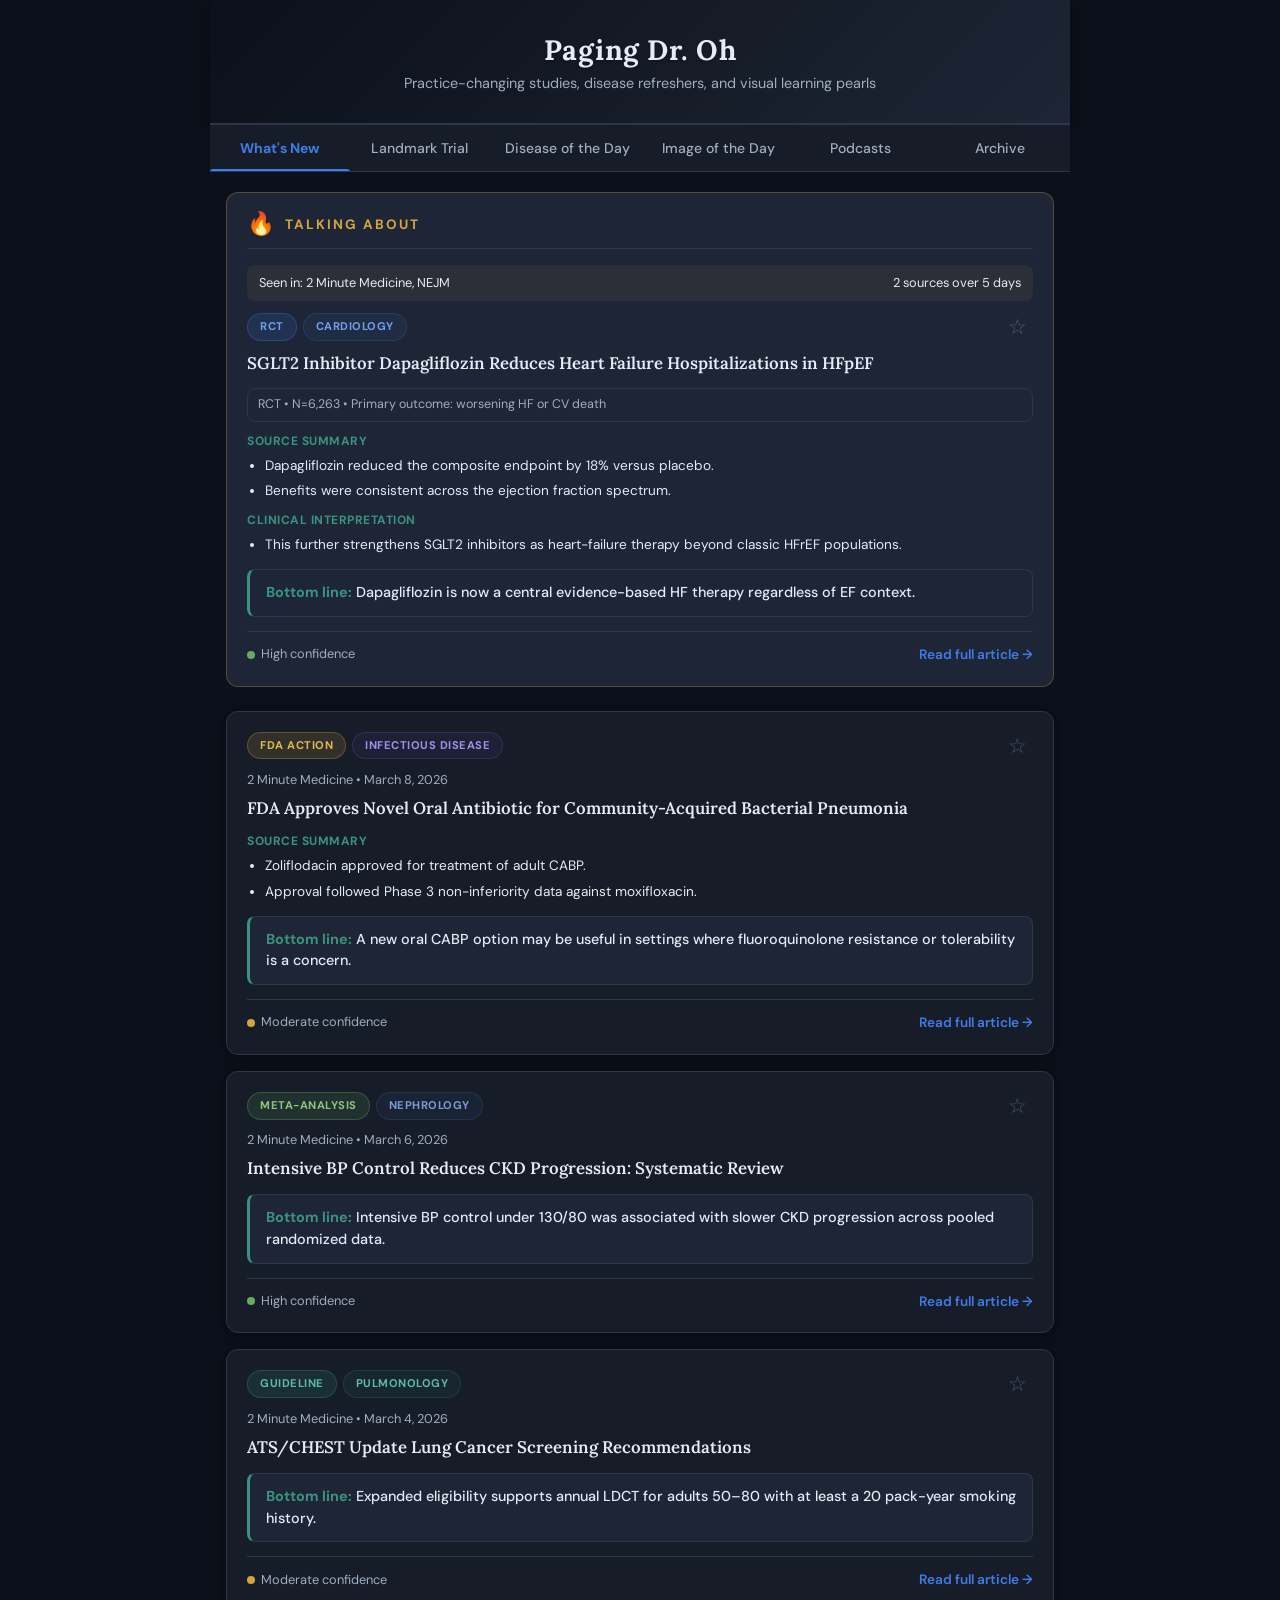
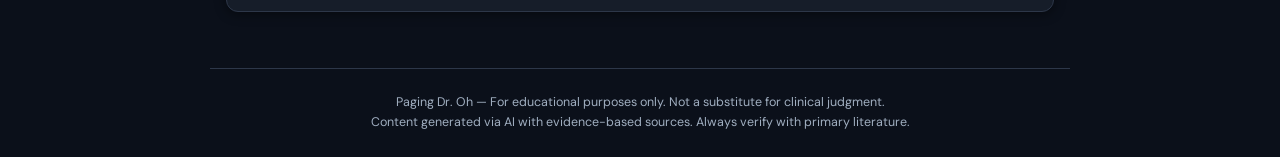
==== mockup.html @ 192f9042 "Add LITFL image cases, dark theme CSS, and workflow conflict fix - Add 4 LITFL case types (ECG, CXR," ====
<!DOCTYPE html>
<html lang="en">
<head>
  <meta charset="UTF-8" />
  <meta name="viewport" content="width=device-width, initial-scale=1.0" />
  <title>Paging Dr. Oh — Mockup</title>
  <link rel="preconnect" href="https://fonts.googleapis.com" />
  <link rel="preconnect" href="https://fonts.gstatic.com" crossorigin />
  <link href="https://fonts.googleapis.com/css2?family=Lora:wght@400;600;700&family=DM+Sans:wght@400;500;700&display=swap" rel="stylesheet" />

  <link rel="stylesheet" href="styles.css?v=2">
  <!-- Styles live in styles.css — edit that file to change the appearance -->
</head>
<body>
  <header class="site-header">
    <h1>Paging Dr. Oh</h1>
    <div class="tagline">Practice-changing studies, disease refreshers, and visual learning pearls</div>
  </header>

  <nav class="tab-nav">
    <button class="tab-btn active" data-tab="whatsnew" onclick="switchTab('whatsnew')">What's New</button>
    <button class="tab-btn" data-tab="landmark" onclick="switchTab('landmark')">Landmark Trial</button>
    <button class="tab-btn" data-tab="disease" onclick="switchTab('disease')">Disease of the Day</button>
    <button class="tab-btn" data-tab="imageofday" onclick="switchTab('imageofday')">Image of the Day</button>
    <button class="tab-btn" data-tab="podcasts" onclick="switchTab('podcasts')">Podcasts</button>
    <button class="tab-btn" data-tab="archive" onclick="switchTab('archive')">Archive</button>
  </nav>

  <main>
    <section id="whatsnew" class="tab-content active">
      <div class="trending-section">
        <div class="trending-header">
          <span class="trending-icon">🔥</span>
          <h3>TALKING ABOUT</h3>
        </div>

        <div class="trending-meta">
          <span>Seen in: 2 Minute Medicine, NEJM</span>
          <span>2 sources over 5 days</span>
        </div>

        <div class="talking-card">
          <div class="wn-card-header">
            <div class="wn-tags">
              <span class="pill pill-rct">RCT</span>
              <span class="pill pill-cardiology">Cardiology</span>
            </div>
            <div class="card-actions">
              <button class="action-btn star" data-id="wn-sglt2-hfpef" title="Star this study">☆</button>
            </div>
          </div>

          <p class="wn-title">SGLT2 Inhibitor Dapagliflozin Reduces Heart Failure Hospitalizations in HFpEF</p>
          <div class="wn-study-meta">RCT • N=6,263 • Primary outcome: worsening HF or CV death</div>

          <p class="wn-section-label">Source Summary</p>
          <ul class="wn-bullets">
            <li>Dapagliflozin reduced the composite endpoint by 18% versus placebo.</li>
            <li>Benefits were consistent across the ejection fraction spectrum.</li>
          </ul>

          <p class="wn-section-label">Clinical Interpretation</p>
          <ul class="wn-bullets">
            <li>This further strengthens SGLT2 inhibitors as heart-failure therapy beyond classic HFrEF populations.</li>
          </ul>

          <div class="wn-bottom-line">
            <strong>Bottom line:</strong> Dapagliflozin is now a central evidence-based HF therapy regardless of EF context.
          </div>

          <div class="wn-footer">
            <span class="confidence confidence-high"><span class="confidence-dot"></span> High confidence</span>
            <a href="#" class="source-link">Read full article →</a>
          </div>
        </div>
      </div>

      <div class="wn-card">
        <div class="wn-card-header">
          <div class="wn-tags">
            <span class="pill pill-fda">FDA Action</span>
            <span class="pill pill-id">Infectious Disease</span>
          </div>
          <div class="card-actions">
            <button class="action-btn star" data-id="wn-fda-oral-abx" title="Star this study">☆</button>
          </div>
        </div>

        <p class="wn-source">2 Minute Medicine • March 8, 2026</p>
        <p class="wn-title">FDA Approves Novel Oral Antibiotic for Community-Acquired Bacterial Pneumonia</p>

        <p class="wn-section-label">Source Summary</p>
        <ul class="wn-bullets">
          <li>Zoliflodacin approved for treatment of adult CABP.</li>
          <li>Approval followed Phase 3 non-inferiority data against moxifloxacin.</li>
        </ul>

        <div class="wn-bottom-line">
          <strong>Bottom line:</strong> A new oral CABP option may be useful in settings where fluoroquinolone resistance or tolerability is a concern.
        </div>

        <div class="wn-footer">
          <span class="confidence confidence-moderate"><span class="confidence-dot"></span> Moderate confidence</span>
          <a href="#" class="source-link">Read full article →</a>
        </div>
      </div>

      <div class="wn-card">
        <div class="wn-card-header">
          <div class="wn-tags">
            <span class="pill pill-meta">Meta-Analysis</span>
            <span class="pill pill-nephrology">Nephrology</span>
          </div>
          <div class="card-actions">
            <button class="action-btn star" data-id="wn-bp-ckd" title="Star this study">☆</button>
          </div>
        </div>

        <p class="wn-source">2 Minute Medicine • March 6, 2026</p>
        <p class="wn-title">Intensive BP Control Reduces CKD Progression: Systematic Review</p>

        <div class="wn-bottom-line">
          <strong>Bottom line:</strong> Intensive BP control under 130/80 was associated with slower CKD progression across pooled randomized data.
        </div>

        <div class="wn-footer">
          <span class="confidence confidence-high"><span class="confidence-dot"></span> High confidence</span>
          <a href="#" class="source-link">Read full article →</a>
        </div>
      </div>

      <div class="wn-card">
        <div class="wn-card-header">
          <div class="wn-tags">
            <span class="pill pill-guideline">Guideline</span>
            <span class="pill pill-pulmonology">Pulmonology</span>
          </div>
          <div class="card-actions">
            <button class="action-btn star" data-id="wn-ats-lung-screen" title="Star this study">☆</button>
          </div>
        </div>

        <p class="wn-source">2 Minute Medicine • March 4, 2026</p>
        <p class="wn-title">ATS/CHEST Update Lung Cancer Screening Recommendations</p>

        <div class="wn-bottom-line">
          <strong>Bottom line:</strong> Expanded eligibility supports annual LDCT for adults 50–80 with at least a 20 pack-year smoking history.
        </div>

        <div class="wn-footer">
          <span class="confidence confidence-moderate"><span class="confidence-dot"></span> Moderate confidence</span>
          <a href="#" class="source-link">Read full article →</a>
        </div>
      </div>
    </section>

    <section id="landmark" class="tab-content">
      <div class="landmark-card">
        <div class="meta-pills">
          <span class="pill pill-landmark">Landmark RCT</span>
          <span class="pill pill-cardiology">Cardiology</span>
        </div>

        <div class="landmark-header">
          <h3 class="landmark-title">PARADIGM-HF Trial</h3>
          <button class="action-btn star" data-id="paradigm-hf-trial" title="Star this study">☆</button>
        </div>

        <div class="card-meta">McMurray et al. • NEJM 2014 • N=8,442</div>

        <div class="bottom-line">
          <strong>Bottom line:</strong> Sacubitril/valsartan outperformed enalapril and reset first-line HFrEF therapy.
        </div>

        <div class="landmark-section">
          <h4>Clinical Question</h4>
          <p>Does sacubitril/valsartan reduce cardiovascular death and heart failure hospitalization compared with enalapril in HFrEF?</p>
        </div>

        <div class="landmark-section">
          <h4>Study Design</h4>
          <p>Multicenter randomized controlled trial in symptomatic HFrEF, with 8,442 participants and reduced LVEF eligibility criteria.</p>
        </div>

        <div class="landmark-section">
          <h4>Key Findings</h4>
          <p>The primary composite endpoint was reduced by about 20%, and the trial was stopped early for benefit.</p>
        </div>

        <div class="landmark-section">
          <h4>Practice Impact</h4>
          <p>ARNI therapy displaced ACE inhibitor monotherapy as a foundational component of guideline-directed therapy in HFrEF.</p>
        </div>

        <a href="#" class="statpearls-link">Read on WikiJournalClub →</a>
      </div>
    </section>

    <section id="disease" class="tab-content">
      <div class="disease-header">
        <div class="meta-pills">
          <span class="pill pill-cardiology">Cardiology</span>
          <span class="pill pill-core">Core Topic</span>
        </div>
        <h2>Acute Decompensated Heart Failure</h2>
        <div class="verified-date">Last reviewed: March 10, 2026</div>
      </div>

      <div class="accordion open">
        <div class="accordion-header" onclick="toggleAccordion(this)">
          <h3>Overview</h3>
          <div class="accordion-toggle">+</div>
        </div>
        <div class="accordion-body">
          <div class="accordion-content">
            <div class="card-kicker">Clinical frame</div>
            <p>ADHF is a rapid or gradual worsening of heart failure symptoms requiring urgent therapy or hospitalization.</p>
          </div>
        </div>
      </div>

      <div class="accordion">
        <div class="accordion-header" onclick="toggleAccordion(this)">
          <h3>Presentation</h3>
          <div class="accordion-toggle">+</div>
        </div>
        <div class="accordion-body">
          <div class="accordion-content">
            <div class="card-kicker">Typical features</div>
            <p>Dyspnea, orthopnea, edema, elevated JVP, pulmonary edema, fatigue, and weight gain are common bedside clues.</p>
          </div>
        </div>
      </div>

      <div class="accordion">
        <div class="accordion-header" onclick="toggleAccordion(this)">
          <h3>Diagnosis</h3>
          <div class="accordion-toggle">+</div>
        </div>
        <div class="accordion-body">
          <div class="accordion-content">
            <div class="card-kicker">Workup</div>
            <p>Clinical congestion plus BNP or NT-proBNP, chest imaging, ECG, troponin, renal function, echocardiography, and search for precipitant.</p>
          </div>
        </div>
      </div>

      <div class="accordion">
        <div class="accordion-header" onclick="toggleAccordion(this)">
          <h3>Management</h3>
          <div class="accordion-toggle">+</div>
        </div>
        <div class="accordion-body">
          <div class="accordion-content">
            <div class="card-kicker">Immediate priorities</div>
            <p>IV loop diuretics, oxygen as needed, vasodilators when appropriate, treatment of precipitant, and early optimization of GDMT before discharge.</p>
          </div>
        </div>
      </div>

      <div class="calculator-card">
        <div class="meta-pills">
          <span class="pill pill-meta">Calculator</span>
          <span class="pill pill-cardiology">Functional Status</span>
        </div>
        <h4>NYHA Functional Classification</h4>
        <div class="calc-option"><input type="checkbox" id="c1" /><label for="c1">No limitation of physical activity (Class I)</label></div>
        <div class="calc-option"><input type="checkbox" id="c2" /><label for="c2">Slight limitation; comfortable at rest (Class II)</label></div>
        <div class="calc-option"><input type="checkbox" id="c3" /><label for="c3">Marked limitation; comfortable only at rest (Class III)</label></div>
        <div class="calc-option"><input type="checkbox" id="c4" /><label for="c4">Symptoms at rest (Class IV)</label></div>
        <div class="score-result">
          <span class="score-label">NYHA Class</span>
          <span class="score-value">II</span>
        </div>
      </div>

      <div class="guidelines-box">
        <div class="meta-pills">
          <span class="pill pill-guideline">Guideline</span>
          <span class="pill pill-cardiology">Heart Failure</span>
        </div>
        <h4>Related Guidelines</h4>
        <div class="guideline-item">
          <div>
            <div class="guideline-name">2022 AHA/ACC/HFSA Heart Failure Guideline</div>
            <div class="guideline-meta">AHA/ACC • 2022</div>
          </div>
          <a href="#" class="guideline-link">View →</a>
        </div>
        <div class="guideline-item">
          <div>
            <div class="guideline-name">ESC 2023 Focused Update on Heart Failure</div>
            <div class="guideline-meta">ESC • 2023</div>
          </div>
          <a href="#" class="guideline-link">View →</a>
        </div>
      </div>

      <div class="references">
        <div class="meta-pills">
          <span class="pill pill-meta">References</span>
          <span class="pill pill-cardiology">Primary Literature</span>
        </div>
        <h4>References</h4>
        <ol>
          <li>Heidenreich PA, et al. 2022 AHA/ACC/HFSA Guideline. Circulation. 2022;145(18):e895-e1032.</li>
          <li>Virani SS, et al. Heart Disease and Stroke Statistics. Circulation. 2021;143(8):e254-e743.</li>
        </ol>
      </div>

      <div class="statpearls-wrap" style="margin-top:24px;">
        <a href="#" class="statpearls-link">Read on StatPearls →</a>
      </div>

      <div class="randomize-wrap">
        <button class="btn btn-primary">🎲 Randomize Disease</button>
      </div>
    </section>

    <section id="imageofday" class="tab-content">
      <h3 class="section-title" style="margin-top:0;">Image of the Day</h3>
      <p style="color:var(--text-muted,var(--gray)); font-size:0.85rem; margin-bottom:16px;">Visual cases from <a href="https://jddonline.com" target="_blank" rel="noopener">JDD Atlas</a> and <a href="https://litfl.com" target="_blank" rel="noopener">LITFL</a> &mdash; test your interpretation skills</p>

      <!-- JDD Derm Image -->
      <div class="wn-card">
        <div class="wn-card-header">
          <div class="wn-tags">
            <span class="pill pill-image">Derm Image</span>
            <span class="pill pill-specialty">Dermatology</span>
          </div>
          <div class="card-actions">
            <button class="action-btn star" title="Star" data-id="img-jdd-erythema-nodosum">&#9734;</button>
          </div>
        </div>
        <div class="wn-source">JDD Atlas &bull; March 11, 2026</div>
        <div class="wn-title">Erythema Nodosum</div>
        <div class="wn-study-meta">Tender erythematous subcutaneous nodules on the anterior shins, often representing a hypersensitivity pattern rather than a primary isolated skin disease.</div>
        <div class="image-card-img" style="background:var(--surface-alt); height:160px; display:flex; align-items:center; justify-content:center; color:var(--text-muted); border-radius:var(--radius-sm); margin-bottom:14px; border:1px solid var(--border);">Clinical image placeholder</div>
        <div class="wn-bottom-line">
          <strong>Visual Diagnosis:</strong> Study the images above and consider the clinical description. What is your diagnosis?
        </div>
        <div class="wn-footer">
          <div class="confidence confidence-high">
            <span class="confidence-dot"></span>
            High-yield visual
          </div>
          <div class="wn-links">
            <a href="#" class="source-link" target="_blank" rel="noopener">View on JDD Atlas &#8594;</a>
          </div>
        </div>
      </div>

      <!-- ECG Case -->
      <div class="wn-card">
        <div class="wn-card-header">
          <div class="wn-tags">
            <span class="pill pill-image">ECG Case</span>
            <span class="pill pill-specialty">Cardiology</span>
          </div>
          <div class="card-actions">
            <button class="action-btn star" title="Star" data-id="img-ecg-042">&#9734;</button>
          </div>
        </div>
        <div class="wn-source">LITFL &bull; March 11, 2026</div>
        <div class="wn-title">ECG of the Day</div>
        <div class="wn-study-meta">A 65-year-old man presents to the emergency department with acute onset chest pain radiating to his left arm. He has a history of hypertension and type 2 diabetes. The following ECG is obtained on arrival.</div>
        <div class="image-card-img" style="background:var(--surface-alt); height:120px; display:flex; align-items:center; justify-content:center; color:var(--text-muted); border-radius:var(--radius-sm); margin-bottom:14px; border:1px solid var(--border);">ECG image placeholder</div>
        <div class="wn-section-label">Key Questions</div>
        <ul class="wn-bullets">
          <li>What is the rate and rhythm?</li>
          <li>Are there ST-segment or T-wave changes?</li>
          <li>What is the axis?</li>
          <li>What is your interpretation?</li>
        </ul>
        <div class="wn-bottom-line">
          <strong>Challenge:</strong> Can you identify the diagnosis? Click &ldquo;View on LITFL&rdquo; for the answer.
        </div>
        <div class="wn-footer">
          <div class="confidence confidence-moderate">
            <span class="confidence-dot"></span>
            Self-Assessment
          </div>
          <div class="wn-links">
            <a href="#" class="source-link" target="_blank" rel="noopener">View on LITFL &#8594;</a>
          </div>
        </div>
      </div>

      <!-- CXR Case -->
      <div class="wn-card">
        <div class="wn-card-header">
          <div class="wn-tags">
            <span class="pill pill-image">CXR Case</span>
            <span class="pill pill-specialty">Radiology</span>
          </div>
          <div class="card-actions">
            <button class="action-btn star" title="Star" data-id="img-cxr-015">&#9734;</button>
          </div>
        </div>
        <div class="wn-source">LITFL &bull; March 11, 2026</div>
        <div class="wn-title">CXR of the Day</div>
        <div class="wn-study-meta">A 45-year-old woman presents with progressive shortness of breath over three weeks. She has no significant past medical history. A PA chest radiograph is obtained.</div>
        <div class="image-card-img" style="background:var(--surface-alt); height:120px; display:flex; align-items:center; justify-content:center; color:var(--text-muted); border-radius:var(--radius-sm); margin-bottom:14px; border:1px solid var(--border);">CXR image placeholder</div>
        <div class="wn-section-label">Key Questions</div>
        <ul class="wn-bullets">
          <li>What are the key findings?</li>
          <li>Is the mediastinum normal?</li>
          <li>Are there any opacities or effusions?</li>
          <li>What is your interpretation?</li>
        </ul>
        <div class="wn-bottom-line">
          <strong>Challenge:</strong> Can you identify the diagnosis? Click &ldquo;View on LITFL&rdquo; for the answer.
        </div>
        <div class="wn-footer">
          <div class="confidence confidence-moderate">
            <span class="confidence-dot"></span>
            Self-Assessment
          </div>
          <div class="wn-links">
            <a href="#" class="source-link" target="_blank" rel="noopener">View on LITFL &#8594;</a>
          </div>
        </div>
      </div>

      <!-- CT Case -->
      <div class="wn-card">
        <div class="wn-card-header">
          <div class="wn-tags">
            <span class="pill pill-image">CT Case</span>
            <span class="pill pill-specialty">Radiology</span>
          </div>
          <div class="card-actions">
            <button class="action-btn star" title="Star" data-id="img-ct-007">&#9734;</button>
          </div>
        </div>
        <div class="wn-source">LITFL &bull; March 11, 2026</div>
        <div class="wn-title">CT of the Day</div>
        <div class="wn-study-meta">A 72-year-old man with sudden onset abdominal pain. CT abdomen with IV contrast is performed.</div>
        <div class="image-card-img" style="background:var(--surface-alt); height:120px; display:flex; align-items:center; justify-content:center; color:var(--text-muted); border-radius:var(--radius-sm); margin-bottom:14px; border:1px solid var(--border);">CT image placeholder</div>
        <div class="wn-section-label">Key Questions</div>
        <ul class="wn-bullets">
          <li>What organ system is primarily affected?</li>
          <li>Are there any masses, fluid collections, or abnormal enhancements?</li>
          <li>What is your interpretation?</li>
        </ul>
        <div class="wn-bottom-line">
          <strong>Challenge:</strong> Can you identify the diagnosis? Click &ldquo;View on LITFL&rdquo; for the answer.
        </div>
        <div class="wn-footer">
          <div class="confidence confidence-moderate">
            <span class="confidence-dot"></span>
            Self-Assessment
          </div>
          <div class="wn-links">
            <a href="#" class="source-link" target="_blank" rel="noopener">View on LITFL &#8594;</a>
          </div>
        </div>
      </div>

      <!-- Clinical Case -->
      <div class="wn-card">
        <div class="wn-card-header">
          <div class="wn-tags">
            <span class="pill pill-image">Clinical Case</span>
            <span class="pill pill-specialty">Emergency Medicine</span>
          </div>
          <div class="card-actions">
            <button class="action-btn star" title="Star" data-id="img-clinical-marathon-runner">&#9734;</button>
          </div>
        </div>
        <div class="wn-source">LITFL &bull; March 11, 2026</div>
        <div class="wn-title">Clinical Case of the Day</div>
        <div class="wn-study-meta">A 28-year-old marathon runner presents to the ED with severe muscle pain and dark brown urine following a race in hot weather. He reports drinking minimal fluids during the event.</div>
        <div class="wn-section-label">Key Questions</div>
        <ul class="wn-bullets">
          <li>What is the most likely diagnosis?</li>
          <li>What key findings support your differential?</li>
          <li>What initial workup would you order?</li>
        </ul>
        <div class="wn-bottom-line">
          <strong>Challenge:</strong> Can you identify the diagnosis? Click &ldquo;View on LITFL&rdquo; for the answer.
        </div>
        <div class="wn-footer">
          <div class="confidence confidence-moderate">
            <span class="confidence-dot"></span>
            Self-Assessment
          </div>
          <div class="wn-links">
            <a href="#" class="source-link" target="_blank" rel="noopener">View on LITFL &#8594;</a>
          </div>
        </div>
      </div>

      <!-- NEJM Image Challenge -->
      <div class="nejm-reminder-card">
        <div class="nejm-reminder-header">
          <span class="nejm-reminder-icon">&#x1F9E0;</span>
          <h4 class="nejm-reminder-title">NEJM Image Challenge</h4>
        </div>
        <p class="nejm-reminder-text">Test your diagnostic skills with the weekly NEJM Image Challenge. A new clinical image with multiple-choice questions every week.</p>
        <a href="https://www.nejm.org/image-challenge" target="_blank" rel="noopener" class="btn btn-outline btn-sm">Take the Challenge &#8594;</a>
      </div>
    </section>

    <section id="podcasts" class="tab-content">
      <h3 class="section-title" style="margin-top:0;">Internal Medicine Podcasts</h3>
      <div class="podcast-grid">

        <div class="podcast-card">
          <div class="meta-pills">
            <span class="pill pill-podcast">Podcast</span>
            <span class="pill pill-core">5 Pearls</span>
          </div>
          <div class="podcast-card-top">
            <div class="podcast-artwork podcast-artwork-placeholder">C</div>
            <div class="podcast-card-info">
              <div class="podcast-name">Core IM</div>
              <div class="podcast-ep-title">5 Pearls on Hyponatremia</div>
              <div class="podcast-ep-date">March 4, 2026</div>
            </div>
          </div>
          <div class="podcast-ep-summary">A rapid-fire review of hyponatremia for the busy internist: from diagnosis to treatment pearls you can use on the wards today.</div>
          <div class="podcast-actions">
            <a href="#" class="source-link">Apple Podcasts →</a>
          </div>
        </div>

        <div class="podcast-card">
          <div class="meta-pills">
            <span class="pill pill-podcast">Podcast</span>
            <span class="pill pill-core">Deep Dive</span>
          </div>
          <div class="podcast-card-top">
            <div class="podcast-artwork podcast-artwork-placeholder">T</div>
            <div class="podcast-card-info">
              <div class="podcast-name">The Curbsiders</div>
              <div class="podcast-ep-title">#450 Gout Management Update</div>
              <div class="podcast-ep-date">March 1, 2026</div>
            </div>
          </div>
          <div class="podcast-ep-summary">Expert-driven deep dive into modern gout management including treat-to-target urate lowering and prophylaxis duration.</div>
          <div class="podcast-actions">
            <a href="#" class="source-link">Apple Podcasts →</a>
          </div>
        </div>

        <div class="podcast-card">
          <div class="meta-pills">
            <span class="pill pill-podcast">Podcast</span>
            <span class="pill pill-id">Clinical Reasoning</span>
          </div>
          <div class="podcast-card-top">
            <div class="podcast-artwork podcast-artwork-placeholder">C</div>
            <div class="podcast-card-info">
              <div class="podcast-name">The Clinical Problem Solvers</div>
              <div class="podcast-ep-title">Schema: Recurrent Fevers</div>
              <div class="podcast-ep-date">February 26, 2026</div>
            </div>
          </div>
          <div class="podcast-ep-summary">Exploring the diagnostic schema for recurrent fevers, walking through the differential and illness scripts.</div>
          <div class="podcast-actions">
            <a href="#" class="source-link">Apple Podcasts →</a>
          </div>
        </div>

        <div class="podcast-card">
          <div class="meta-pills">
            <span class="pill pill-podcast">Podcast</span>
            <span class="pill pill-core">Board Review</span>
          </div>
          <div class="podcast-card-top">
            <div class="podcast-artwork podcast-artwork-placeholder">H</div>
            <div class="podcast-card-info">
              <div class="podcast-name">Harrison’s PodClass</div>
              <div class="podcast-ep-title">Approach to Thrombocytopenia</div>
              <div class="podcast-ep-date">February 20, 2026</div>
            </div>
          </div>
          <div class="podcast-ep-summary">Harrison’s faculty review the systematic approach to thrombocytopenia, from production defects to increased destruction.</div>
          <div class="podcast-actions">
            <a href="#" class="source-link">Apple Podcasts →</a>
          </div>
        </div>

      </div>
    </section>

    <section id="archive" class="tab-content">
      <h3 class="section-title" style="margin-top:0;">Your Starred Items</h3>
      <p style="font-size:0.9rem; color:var(--gray); margin-bottom:20px;">
        Star any card (☆) on What's New or Landmark Trial to save it here.
        Starred items persist on this device.
      </p>

      <div id="archive-content">
        <p class="archive-empty-msg">No starred items yet. Tap ☆ on any card to save it here.</p>
      </div>

      <div class="archive-actions-bar" id="archive-actions" style="display:none; margin-top:20px;">
        <button class="archive-action-btn" id="export-btn" onclick="exportFavorites()">
          <span class="archive-action-icon">📋</span>
          Copy to Clipboard
        </button>
        <button class="archive-action-btn archive-action-btn-danger" onclick="clearAllStarred()">
          <span class="archive-action-icon">✕</span>
          Clear All
        </button>
      </div>
    </section>
  </main>

  <footer class="site-footer">
    <p>Paging Dr. Oh — For educational purposes only. Not a substitute for clinical judgment.</p>
    <p>Content generated via AI with evidence-based sources. Always verify with primary literature.</p>
  </footer>

  <script>
    function switchTab(tabId) {
      document.querySelectorAll('.tab-btn').forEach(btn => {
        btn.classList.toggle('active', btn.getAttribute('data-tab') === tabId);
      });

      document.querySelectorAll('.tab-content').forEach(section => {
        section.classList.toggle('active', section.id === tabId);
      });

      window.scrollTo({ top: 0, behavior: 'smooth' });
    }

    function toggleAccordion(headerEl) {
      const accordion = headerEl.parentElement;
      accordion.classList.toggle('open');
    }

    /* ===== STARRED ITEMS (localStorage) ===== */
    var PDR_STARRED_KEY = 'pdr-starred-v2';

    function getStarred() {
      try { return JSON.parse(localStorage.getItem(PDR_STARRED_KEY) || '{}'); }
      catch(e) { return {}; }
    }

    function saveStarred(starred) {
      try { localStorage.setItem(PDR_STARRED_KEY, JSON.stringify(starred)); } catch(e) {}
    }

    document.querySelectorAll('.action-btn.star').forEach(function(btn) {
      btn.addEventListener('click', function(e) {
        e.stopPropagation();
        var id = btn.getAttribute('data-id');
        var starred = getStarred();

        if (btn.classList.contains('active')) {
          btn.classList.remove('active');
          btn.innerHTML = '☆';
          delete starred[id];
        } else {
          btn.classList.add('active');
          btn.innerHTML = '★';
          var card = btn.closest('.wn-card, .talking-card, .landmark-card');
          var title = id, source = '', typeLabel = '', bottomLine = '', sourceUrl = '';
          if (card) {
            var titleEl = card.querySelector('.wn-title, .landmark-title');
            if (titleEl) title = titleEl.textContent.trim();
            var sourceEl = card.querySelector('.wn-source, .card-meta');
            if (sourceEl) source = sourceEl.textContent.trim();
            var pills = card.querySelectorAll('.pill');
            if (pills.length > 0) typeLabel = pills[0].textContent.trim();
            var blEl = card.querySelector('.wn-bottom-line, .bottom-line');
            if (blEl) bottomLine = blEl.textContent.replace('Bottom line:', '').replace('Bottom Line:', '').trim();
            var linkEl = card.querySelector('.source-link, .statpearls-link');
            if (linkEl) sourceUrl = linkEl.href;
          }
          var landmarkSections = [];
          if (card && card.classList.contains('landmark-card')) {
            card.querySelectorAll('.landmark-section').forEach(function(sec) {
              var h = sec.querySelector('h4');
              var p = sec.querySelector('p');
              if (h && p) landmarkSections.push({ heading: h.textContent.trim(), text: p.textContent.trim() });
            });
          }
          starred[id] = {
            id: id, title: title, source: source,
            typeLabel: typeLabel, bottomLine: bottomLine,
            sourceUrl: sourceUrl,
            landmarkSections: landmarkSections.length > 0 ? landmarkSections : undefined,
            cardType: card && card.classList.contains('landmark-card') ? 'landmark' : 'whats_new',
            starredAt: new Date().toISOString().split('T')[0]
          };
        }

        saveStarred(starred);
        renderArchive();
      });
    });

    function renderArchive() {
      var container = document.getElementById('archive-content');
      var actionsBar = document.getElementById('archive-actions');
      if (!container) return;
      var starred = getStarred();
      var ids = Object.keys(starred);
      if (ids.length === 0) {
        container.innerHTML = '<p class="archive-empty-msg">No starred items yet. Tap ☆ on any card to save it here.</p>';
        if (actionsBar) actionsBar.style.display = 'none';
        return;
      }
      if (actionsBar) actionsBar.style.display = '';
      ids.sort(function(a, b) { return (starred[b].starredAt||'').localeCompare(starred[a].starredAt||''); });
      var html = '';
      ids.forEach(function(id) {
        var item = starred[id];
        var typeClass = item.cardType === 'landmark' ? 'pill-landmark' : 'pill-saved';
        var specClass = 'pill-cardiology'; // default for mockup
        html += '<div class="archive-card">';
        html += '<div class="archive-card-top">';
        html += '<div class="meta-pills" style="margin-bottom:0;"><span class="pill ' + typeClass + '">' + (item.cardType === 'landmark' ? 'Landmark' : 'Saved') + '</span>';
        if (item.typeLabel) html += '<span class="pill ' + specClass + '">' + item.typeLabel + '</span>';
        html += '</div>';
        html += '<button class="action-btn btn-remove-fav" data-id="' + id + '" onclick="removeStarred(\'' + id + '\')" title="Remove">✕</button>';
        html += '</div>';
        html += '<h4>' + (item.title || id) + '</h4>';
        html += '<div class="archive-card-meta">' + (item.source || '') + ' • Starred ' + (item.starredAt || '') + '</div>';
        if (item.bottomLine) {
          html += '<div class="wn-bottom-line"><strong>Bottom line:</strong> ' + item.bottomLine + '</div>';
        }
        if (item.landmarkSections && item.landmarkSections.length > 0) {
          var showHeadings = ['Clinical Question', 'Key Findings', 'Practice Impact'];
          html += '<div style="margin-top:10px; font-size:0.85rem; line-height:1.6;">';
          item.landmarkSections.forEach(function(sec) {
            if (showHeadings.indexOf(sec.heading) !== -1) {
              html += '<p style="margin-bottom:6px;"><strong style="color:var(--english-red);">' + sec.heading + ':</strong> ' + sec.text + '</p>';
            }
          });
          html += '</div>';
        }
        if (item.sourceUrl) html += '<a href="' + item.sourceUrl + '" target="_blank" rel="noopener" class="source-link" style="display:block; text-align:right;">View Source →</a>';
        html += '</div>';
      });
      container.innerHTML = html;
    }

    function removeStarred(id) {
      var starred = getStarred();
      delete starred[id];
      saveStarred(starred);
      var btn = document.querySelector('.action-btn.star[data-id="' + id + '"]');
      if (btn) { btn.classList.remove('active'); btn.innerHTML = '☆'; }
      renderArchive();
    }

    function clearAllStarred() {
      if (!confirm('Remove all starred items from archive?')) return;
      saveStarred({});
      document.querySelectorAll('.action-btn.star.active').forEach(function(b) {
        b.classList.remove('active'); b.innerHTML = '☆';
      });
      renderArchive();
    }

    function exportFavorites() {
      var starred = getStarred();
      var ids = Object.keys(starred);
      if (ids.length === 0) { alert('No starred items yet.'); return; }
      var text = 'Paging Dr. Oh — Starred Items\n========================================\n\n';
      ids.forEach(function(id, i) {
        var item = starred[id];
        text += (i + 1) + '. ' + (item.title || id) + '\n';
        if (item.source) text += '   ' + item.source + '\n';
        if (item.bottomLine) text += '   Bottom line: ' + item.bottomLine + '\n';
        text += '\n';
      });
      navigator.clipboard.writeText(text).then(function() {
        var btn = document.getElementById('export-btn');
        if (btn) { var o = btn.textContent; btn.textContent = 'Copied!'; setTimeout(function(){ btn.textContent = o; }, 2000); }
      });
    }

    // Initialize: restore star states + render archive
    (function init() {
      var starred = getStarred();
      document.querySelectorAll('.action-btn.star').forEach(function(btn) {
        if (starred[btn.getAttribute('data-id')]) {
          btn.classList.add('active');
          btn.innerHTML = '★';
        }
      });
      renderArchive();
    })();
  </script>
</body>
</html>
---- styles.css ----
/*
 * ============================================================
 *  Paging Dr. Oh — Stylesheet (Dark Clinical Theme)
 * ============================================================
 *
 *  LOCKED PALETTE — do not substitute different base colors.
 *  Hover/active/border/tint variants may be derived from these.
 *
 *  This file is the SINGLE SOURCE OF TRUTH for all styling.
 *  - generate.py reads it and inlines it into paging-dr-oh.html
 *  - template.html links it for local preview
 *  - mockup.html links it for design iteration
 *
 *  Section order:
 *    1. Design Tokens (CSS Variables)
 *    2. Reset & Base Typography
 *    3. Header
 *    4. Tab Navigation
 *    5. Cards, Pills, Buttons (shared)
 *    6. Disease of the Day
 *    7. What's New
 *    8. Landmark Study
 *    9. Image of the Day
 *   10. Podcasts
 *   11. Favorites & Archive
 *   12. Footer
 *   13. Mobile Responsive
 * ============================================================
 */


/* ==========================================================
   1. DESIGN TOKENS
   ========================================================== */

:root {
  /* ── Base Neutrals ── */
  --bg:            #0B101A;   /* Page / body background */
  --surface:       #161D29;   /* Cards, containers, panels */
  --surface-alt:   #1D2536;   /* Nested sections, accordions, interior boxes */
  --border:        #2D3749;   /* Borders, dividers, outlines */
  --text-primary:  #E6ECF5;   /* Main readable text */
  --text-muted:    #A0AEC0;   /* Metadata, timestamps, quiet labels */

  /* ── Accent Colors ── */
  --teal:   #3A937F;   /* Disease tab · guidelines · primary CTA · bottom-line */
  --green:  #6BAA60;   /* Observational pill · GI · podcasts tab */
  --blue-1: #3F7CE7;   /* What's New tab · RCT pill · cardiology · links */
  --blue-2: #4E6FB3;   /* EKG tab · technical pill · nephrology */
  --violet: #8161DB;   /* Landmark tab · landmark pill · ID · CT tab */
  --rose:   #BA86C2;   /* Clinical Case tab · featured pill · heme-onc */
  --amber:  #D4A43D;   /* FDA pill · emergency · CXR tab · stars */
  --ochre:  #BD8747;   /* Imaging pill · radiology · image tab */

  /* ── Derived helpers ── */
  --teal-hover:   #44A990;
  --blue-1-hover: #5A93F0;
  --violet-hover: #9B7EE8;
  --amber-hover:  #E0B94E;
  --white:        #FFFFFF;

  /* ── Surfaces & Elevation ── */
  --shadow:       0 2px 12px rgba(0,0,0,0.45);
  --shadow-hover: 0 6px 24px rgba(0,0,0,0.55);
  --radius:       12px;
  --radius-sm:    8px;
  --transition:   0.3s ease;
}


/* ==========================================================
   2. RESET & BASE TYPOGRAPHY
   ========================================================== */

*, *::before, *::after { margin: 0; padding: 0; box-sizing: border-box; }

body {
  font-family: 'DM Sans', -apple-system, BlinkMacSystemFont, sans-serif;
  background: var(--bg);
  color: var(--text-primary);
  line-height: 1.6;
  max-width: 860px;
  margin: 0 auto;
  min-height: 100vh;
  -webkit-font-smoothing: antialiased;
}

h1, h2, h3, h4, h5 {
  font-family: 'Lora', Georgia, serif;
  line-height: 1.3;
  color: var(--text-primary);
}

a { color: var(--blue-1); text-decoration: none; }
a:hover { color: var(--blue-1-hover); text-decoration: underline; }


/* ==========================================================
   3. HEADER
   ========================================================== */

.site-header {
  background: linear-gradient(135deg, var(--bg) 0%, var(--surface) 60%, var(--surface-alt) 100%);
  color: var(--text-primary);
  padding: 32px 20px 28px;
  text-align: center;
  border-bottom: 2px solid var(--border);
  box-shadow: 0 4px 20px rgba(0,0,0,0.4);
}

.site-header h1 {
  font-size: 1.75rem;
  font-weight: 700;
  letter-spacing: 0.5px;
  margin-bottom: 4px;
  text-shadow: 0 1px 3px rgba(0,0,0,0.3);
}

.site-header .tagline {
  font-family: 'DM Sans', sans-serif;
  font-size: 0.9rem;
  color: var(--text-muted);
  font-weight: 400;
}


/* ==========================================================
   4. TAB NAVIGATION
   ========================================================== */

.tab-nav {
  display: flex;
  background: var(--surface);
  border-bottom: 1px solid var(--border);
  overflow-x: auto;
  -webkit-overflow-scrolling: touch;
  scrollbar-width: none;
  position: sticky;
  top: 0;
  z-index: 100;
}

.tab-nav::-webkit-scrollbar { display: none; }

.tab-btn {
  flex: 1;
  min-width: fit-content;
  padding: 14px 16px;
  border: none;
  background: none;
  font-family: 'DM Sans', sans-serif;
  font-size: 0.875rem;
  font-weight: 500;
  color: var(--text-muted);
  cursor: pointer;
  position: relative;
  transition: color var(--transition);
  white-space: nowrap;
}

/* Default active state (fallback) */
.tab-btn.active { font-weight: 700; }

/* Per-tab active colors */
.tab-btn[data-tab="whatsnew"].active          { color: var(--blue-1); }
.tab-btn[data-tab="landmark"].active          { color: var(--violet); }
.tab-btn[data-tab="disease"].active           { color: var(--teal); }
.tab-btn[data-tab="imageofday"].active        { color: var(--ochre); }
.tab-btn[data-tab="podcasts"].active          { color: var(--green); }
.tab-btn[data-tab="archive"].active           { color: var(--text-primary); }

/* Per-tab active underline */
.tab-btn.active::after {
  content: '';
  position: absolute;
  bottom: -1px;
  left: 0;
  right: 0;
  height: 3px;
  border-radius: 3px 3px 0 0;
}
.tab-btn[data-tab="whatsnew"].active::after    { background: var(--blue-1); }
.tab-btn[data-tab="landmark"].active::after    { background: var(--violet); }
.tab-btn[data-tab="disease"].active::after     { background: var(--teal); }
.tab-btn[data-tab="imageofday"].active::after  { background: var(--ochre); }
.tab-btn[data-tab="podcasts"].active::after    { background: var(--green); }
.tab-btn[data-tab="archive"].active::after     { background: var(--border); }

/* Hover (non-active) */
.tab-btn:hover:not(.active) { color: var(--text-primary); }

/* ── Tab Content ── */

.tab-content {
  display: none;
  padding: 20px 16px 40px;
  animation: fadeIn 0.35s ease;
}

.tab-content.active { display: block; }

@keyframes fadeIn {
  from { opacity: 0; transform: translateY(8px); }
  to   { opacity: 1; transform: translateY(0); }
}


/* ==========================================================
   5. CARDS, PILLS, BUTTONS (shared)
   ========================================================== */

/* ── Cards ── */

.card {
  background: var(--surface);
  border-radius: var(--radius);
  padding: 20px;
  margin-bottom: 16px;
  box-shadow: var(--shadow);
  transition: all var(--transition);
  border: 1px solid var(--border);
}

.card:hover { box-shadow: var(--shadow-hover); }

/* ── Pill Tags ── */

.pill {
  display: inline-block;
  padding: 4px 12px;
  border-radius: 20px;
  font-size: 0.7rem;
  font-weight: 700;
  text-transform: uppercase;
  letter-spacing: 0.5px;
  border: 1px solid transparent;
}

.meta-pills {
  display: flex;
  gap: 6px;
  flex-wrap: wrap;
  margin-bottom: 10px;
}

/* ── PRIMARY pills (study/content type) — stronger, more saturated ── */

.pill-rct {
  background: rgba(63,124,231,0.15);
  color: #6FA0F0;
  border-color: rgba(63,124,231,0.30);
}

.pill-meta {
  background: rgba(107,170,96,0.15);
  color: #8DC480;
  border-color: rgba(107,170,96,0.30);
}

.pill-guideline {
  background: rgba(58,147,127,0.15);
  color: #5DBAA5;
  border-color: rgba(58,147,127,0.30);
}

.pill-fda {
  background: rgba(212,164,61,0.15);
  color: #E0B94E;
  border-color: rgba(212,164,61,0.30);
}

.pill-landmark {
  background: rgba(129,97,219,0.18);
  color: #A48FE8;
  border-color: rgba(129,97,219,0.35);
}

.pill-image {
  background: rgba(189,135,71,0.15);
  color: #D4A260;
  border-color: rgba(189,135,71,0.30);
}

.pill-podcast {
  background: rgba(107,170,96,0.15);
  color: #8DC480;
  border-color: rgba(107,170,96,0.30);
}

.pill-core {
  background: rgba(58,147,127,0.15);
  color: #5DBAA5;
  border-color: rgba(58,147,127,0.30);
}

.pill-saved {
  background: rgba(78,111,179,0.15);
  color: #7B9BD4;
  border-color: rgba(78,111,179,0.30);
}

/* ── SECONDARY pills (specialty) — softer, outlined, quieter ── */

.pill-specialty {
  background: rgba(58,147,127,0.08);
  color: #5DBAA5;
  border-color: rgba(58,147,127,0.20);
}

.pill-cardiology {
  background: rgba(63,124,231,0.08);
  color: #6FA0F0;
  border-color: rgba(63,124,231,0.20);
}

.pill-pulmonology {
  background: rgba(58,147,127,0.08);
  color: #5DBAA5;
  border-color: rgba(58,147,127,0.20);
}

.pill-id {
  background: rgba(129,97,219,0.08);
  color: #A48FE8;
  border-color: rgba(129,97,219,0.20);
}

.pill-nephrology {
  background: rgba(78,111,179,0.08);
  color: #7B9BD4;
  border-color: rgba(78,111,179,0.20);
}

.pill-derm {
  background: rgba(189,135,71,0.08);
  color: #D4A260;
  border-color: rgba(189,135,71,0.20);
}

/* ── Buttons ── */

.btn {
  display: inline-flex;
  align-items: center;
  gap: 8px;
  padding: 12px 24px;
  border: none;
  border-radius: var(--radius-sm);
  font-family: 'DM Sans', sans-serif;
  font-size: 0.9rem;
  font-weight: 600;
  cursor: pointer;
  transition: all var(--transition);
}

.btn:active { transform: scale(0.97); }

.btn-primary {
  background: var(--teal);
  color: var(--white);
}

.btn-primary:hover {
  background: var(--teal-hover);
  box-shadow: 0 4px 14px rgba(58,147,127,0.35);
}

.btn-primary:disabled {
  background: var(--border);
  color: var(--text-muted);
  cursor: not-allowed;
}

.btn-outline {
  background: transparent;
  border: 1px solid var(--border);
  color: var(--text-primary);
}

.btn-outline:hover {
  background: var(--surface-alt);
  border-color: var(--teal);
  color: var(--teal);
}

.btn-sm {
  padding: 8px 16px;
  font-size: 0.8rem;
}

/* ── Action Buttons (Star, Save) ── */

.action-btn {
  background: none;
  border: none;
  font-size: 1.3rem;
  cursor: pointer;
  padding: 4px 6px;
  transition: transform var(--transition), opacity var(--transition);
  opacity: 0.4;
  line-height: 1;
  color: var(--text-muted);
}

.action-btn:hover { transform: scale(1.2); opacity: 0.8; }
.action-btn.active { opacity: 1; }
.action-btn.star.active { color: var(--amber); }

.card-actions {
  display: flex;
  gap: 4px;
}

/* ── Section Title ── */

.section-title {
  font-family: 'Lora', serif;
  font-size: 1.15rem;
  color: var(--text-primary);
  margin: 28px 0 16px;
  padding-bottom: 8px;
  border-bottom: 2px solid var(--amber);
}

/* ── Superscript References ── */

sup {
  color: var(--blue-1);
  font-weight: 700;
  cursor: pointer;
  font-size: 0.75em;
}


/* ==========================================================
   6. DISEASE OF THE DAY
   ========================================================== */

.disease-header {
  background: var(--surface);
  border-radius: var(--radius);
  border-top: 4px solid var(--teal);
  text-align: center;
  padding: 32px 20px;
  box-shadow: var(--shadow);
  margin-bottom: 12px;
  border-left: 1px solid var(--border);
  border-right: 1px solid var(--border);
  border-bottom: 1px solid var(--border);
}

.disease-header h2 {
  font-size: 1.5rem;
  color: var(--text-primary);
  margin-bottom: 8px;
}

.disease-header .verified-date {
  font-size: 0.8rem;
  color: var(--text-muted);
}

.statpearls-link {
  display: block;
  margin-top: 12px;
  font-size: 0.85rem;
  color: var(--teal);
  text-decoration: none;
  font-weight: 600;
  letter-spacing: 0.3px;
  text-align: right;
}

.statpearls-link:hover {
  color: var(--teal-hover);
  text-decoration: underline;
}

.statpearls-wrap {
  text-align: right;
  margin-top: 12px;
}

/* ── Accordion ── */

.accordion { margin-bottom: 12px; }

.accordion-header {
  display: flex;
  justify-content: space-between;
  align-items: center;
  padding: 16px 20px;
  background: var(--surface);
  border-radius: var(--radius-sm);
  cursor: pointer;
  box-shadow: var(--shadow);
  transition: all var(--transition);
  user-select: none;
  border: 1px solid var(--border);
}

.accordion-header:hover {
  box-shadow: var(--shadow-hover);
  border-color: rgba(58,147,127,0.3);
}

.accordion-header h3 {
  font-size: 1rem;
  color: var(--text-primary);
  flex: 1;
}

.accordion-toggle {
  width: 28px;
  height: 28px;
  border-radius: 50%;
  background: var(--surface-alt);
  display: flex;
  align-items: center;
  justify-content: center;
  font-size: 1.2rem;
  font-weight: 700;
  color: var(--text-muted);
  transition: transform var(--transition), background var(--transition), color var(--transition);
  flex-shrink: 0;
  margin-left: 12px;
  line-height: 1;
}

.accordion.open .accordion-toggle {
  transform: rotate(45deg);
  background: var(--teal);
  color: var(--white);
}

.accordion-body {
  max-height: 0;
  overflow: hidden;
  transition: max-height 0.45s ease;
}

.accordion.open .accordion-body { max-height: 3000px; }

.accordion-content {
  padding: 16px 20px;
  background: var(--surface-alt);
  border-radius: 0 0 var(--radius-sm) var(--radius-sm);
  margin-top: 2px;
  line-height: 1.75;
  font-size: 0.95rem;
  color: var(--text-primary);
  border: 1px solid var(--border);
  border-top: none;
}

.accordion-content p { margin-bottom: 12px; }
.accordion-content p:last-child { margin-bottom: 0; }
.accordion-content ul, .accordion-content ol { margin: 8px 0 12px 20px; }
.accordion-content li { margin-bottom: 6px; }

.card-kicker {
  font-size: 0.7rem;
  font-weight: 700;
  text-transform: uppercase;
  letter-spacing: 0.5px;
  color: var(--teal);
  margin-bottom: 6px;
}

/* ── Calculator ── */

.calculator-card {
  background: var(--surface);
  border-radius: var(--radius);
  padding: 24px;
  margin-bottom: 16px;
  box-shadow: var(--shadow);
  border: 1px solid var(--border);
}

.calculator-card h4 {
  color: var(--text-primary);
  margin-bottom: 16px;
  font-size: 1.1rem;
}

.calc-option {
  display: flex;
  align-items: center;
  padding: 12px 0;
  border-bottom: 1px solid var(--border);
}

.calc-option:last-of-type { border-bottom: none; }

.calc-option input[type="checkbox"] {
  width: 20px;
  height: 20px;
  margin-right: 12px;
  accent-color: var(--teal);
  cursor: pointer;
  flex-shrink: 0;
}

.calc-option label {
  font-size: 0.95rem;
  cursor: pointer;
  flex: 1;
  line-height: 1.4;
  color: var(--text-primary);
}

.score-result {
  margin-top: 20px;
  padding: 20px;
  background: var(--surface-alt);
  border-radius: var(--radius-sm);
  text-align: center;
  border: 1px solid var(--border);
}

.score-label {
  font-size: 0.85rem;
  color: var(--text-muted);
  display: block;
  margin-bottom: 4px;
}

.score-value {
  font-family: 'Lora', serif;
  font-size: 2.5rem;
  font-weight: 700;
  color: var(--text-primary);
  display: block;
  line-height: 1.2;
}

.score-interpretation {
  font-size: 0.9rem;
  font-weight: 500;
  margin-top: 8px;
  padding: 10px 14px;
  border-radius: var(--radius-sm);
  display: inline-block;
}

.risk-low      { background: rgba(107,170,96,0.15); color: #8DC480; }
.risk-moderate { background: rgba(212,164,61,0.15); color: var(--amber); }
.risk-high     { background: rgba(186,134,194,0.15); color: var(--rose); }

/* ── Guidelines Box ── */

.guidelines-box {
  background: var(--surface);
  border-radius: var(--radius);
  padding: 20px;
  margin: 24px 0;
  box-shadow: var(--shadow);
  border: 1px solid var(--border);
}

.guidelines-box h4 {
  color: var(--text-primary);
  margin-bottom: 14px;
  font-size: 1.05rem;
}

.guideline-item {
  display: flex;
  justify-content: space-between;
  align-items: center;
  padding: 12px 0;
  border-bottom: 1px solid var(--border);
  flex-wrap: wrap;
  gap: 8px;
}

.guideline-item:last-child { border-bottom: none; }

.guideline-info { flex: 1; min-width: 200px; }

.guideline-name {
  font-weight: 600;
  font-size: 0.9rem;
  color: var(--text-primary);
}

.guideline-meta { font-size: 0.8rem; color: var(--text-muted); margin-top: 2px; }

.guideline-link {
  color: var(--blue-1);
  font-weight: 600;
  font-size: 0.85rem;
  white-space: nowrap;
}

.guideline-link:hover { color: var(--blue-1-hover); }

/* ── References ── */

.references {
  margin-top: 24px;
  padding: 20px;
  background: var(--surface-alt);
  border-radius: var(--radius);
  border: 1px solid var(--border);
}

.references h4 {
  color: var(--text-primary);
  margin-bottom: 12px;
  font-size: 1rem;
}

.references ol { padding-left: 24px; }

.references li {
  font-size: 0.8rem;
  color: var(--text-muted);
  margin-bottom: 8px;
  line-height: 1.5;
}

/* ── Randomize Button (bottom of Disease tab) ── */

.randomize-wrap {
  text-align: center;
  margin-top: 32px;
  padding-top: 20px;
  border-top: 1px solid var(--border);
}


/* ==========================================================
   7. WHAT'S NEW
   ========================================================== */

.wn-card {
  background: var(--surface);
  border-radius: var(--radius);
  padding: 20px;
  margin-bottom: 16px;
  box-shadow: var(--shadow);
  transition: all var(--transition);
  border: 1px solid var(--border);
}

.wn-card:hover { box-shadow: var(--shadow-hover); }

.wn-card-header {
  display: flex;
  justify-content: space-between;
  align-items: flex-start;
  margin-bottom: 10px;
}

.wn-tags { display: flex; gap: 6px; flex-wrap: wrap; }

.wn-source {
  font-size: 0.8rem;
  color: var(--text-muted);
  margin-bottom: 6px;
}

.wn-title {
  font-family: 'Lora', serif;
  font-size: 1.05rem;
  font-weight: 600;
  color: var(--text-primary);
  margin-bottom: 12px;
  line-height: 1.4;
}

.wn-section-label {
  font-weight: 700;
  font-size: 0.75rem;
  text-transform: uppercase;
  letter-spacing: 0.5px;
  color: var(--teal);
  margin-top: 10px;
  margin-bottom: 4px;
}

.wn-text {
  font-size: 0.9rem;
  line-height: 1.65;
  margin-bottom: 6px;
  color: var(--text-primary);
}

/* ── Bottom Line (dark callout with teal accent) ── */

.wn-bottom-line {
  background: var(--surface-alt);
  padding: 12px 16px;
  border-radius: var(--radius-sm);
  margin: 14px 0;
  font-size: 0.9rem;
  font-weight: 500;
  line-height: 1.5;
  color: var(--text-primary);
  border-left: 3px solid var(--teal);
  border: 1px solid var(--border);
  border-left: 3px solid var(--teal);
}

.wn-bottom-line strong {
  color: var(--teal);
}

/* ── Bottom Line (class used in landmark) ── */
.bottom-line {
  background: var(--surface-alt);
  padding: 12px 16px;
  border-radius: var(--radius-sm);
  margin: 14px 0;
  font-size: 0.9rem;
  font-weight: 500;
  line-height: 1.5;
  color: var(--text-primary);
  border: 1px solid var(--border);
  border-left: 3px solid var(--teal);
}

.bottom-line strong {
  color: var(--teal);
}

.wn-footer {
  display: flex;
  justify-content: space-between;
  align-items: center;
  margin-top: 14px;
  padding-top: 12px;
  border-top: 1px solid var(--border);
  flex-wrap: wrap;
  gap: 8px;
}

.confidence {
  display: flex;
  align-items: center;
  gap: 6px;
  font-size: 0.8rem;
  color: var(--text-muted);
}

.confidence-dot {
  width: 8px;
  height: 8px;
  border-radius: 50%;
  display: inline-block;
}

.confidence-high .confidence-dot        { background: var(--green); }
.confidence-moderate .confidence-dot     { background: var(--amber); }
.confidence-preliminary .confidence-dot  { background: var(--text-muted); }

.source-link {
  color: var(--blue-1);
  font-weight: 600;
  font-size: 0.85rem;
}

.source-link:hover { color: var(--blue-1-hover); }

/* ── Talking About Section ── */

.trending-section {
  background: var(--surface-alt);
  border-radius: var(--radius);
  padding: 20px;
  margin-bottom: 24px;
  border: 1px solid rgba(212,164,61,0.30);
}

.trending-header {
  display: flex;
  align-items: center;
  gap: 10px;
  margin-bottom: 16px;
  padding-bottom: 12px;
  border-bottom: 1px solid var(--border);
}

.trending-icon {
  font-size: 1.4rem;
  line-height: 1;
}

.trending-header h3 {
  font-family: 'DM Sans', sans-serif;
  font-size: 0.85rem;
  font-weight: 700;
  letter-spacing: 2px;
  color: var(--amber);
  margin: 0;
}

.trending-subtitle {
  font-size: 0.8rem;
  color: var(--text-muted);
  font-style: italic;
}

.wn-card-trending {
  border-left: 3px solid var(--amber) !important;
}

.trending-meta {
  display: flex;
  justify-content: space-between;
  align-items: center;
  flex-wrap: wrap;
  gap: 8px;
  margin-bottom: 12px;
  padding: 8px 12px;
  background: rgba(212,164,61,0.08);
  border-radius: var(--radius-sm);
  font-size: 0.8rem;
}

.trending-sources {
  color: var(--amber);
  font-weight: 600;
}

.trending-count {
  color: var(--text-muted);
  font-weight: 500;
}

/* ── Enhanced WN Card Fields ── */

.wn-study-meta {
  font-size: 0.78rem;
  color: var(--text-muted);
  margin-bottom: 10px;
  padding: 6px 10px;
  background: var(--surface-alt);
  border-radius: var(--radius-sm);
  line-height: 1.6;
  border: 1px solid var(--border);
}

.wn-study-meta strong {
  color: var(--text-primary);
}

.wn-bullets {
  margin: 4px 0 10px 0;
  padding-left: 18px;
  font-size: 0.85rem;
  color: var(--text-primary);
  line-height: 1.55;
}

.wn-bullets li {
  margin-bottom: 4px;
}

.wn-interp-label {
  color: var(--blue-2) !important;
}

.wn-interp-bullets {
  color: var(--blue-2);
}

.wn-limitations {
  color: var(--text-muted);
  font-style: italic;
}

/* ── Enrichment Card Fields ── */

.wn-basis-badge {
  display: inline-block;
  font-size: 0.7rem;
  font-weight: 600;
  text-transform: uppercase;
  letter-spacing: 0.3px;
  padding: 3px 10px;
  border-radius: 12px;
  margin-bottom: 6px;
  background: rgba(58,147,127,0.12);
  color: var(--teal);
}

.wn-basis-fallback {
  background: rgba(212,164,61,0.12);
  color: var(--amber);
}

.wn-why-matters {
  font-size: 0.9rem;
  color: var(--text-muted);
  margin-bottom: 12px;
  padding: 8px 12px;
  background: var(--surface-alt);
  border-radius: var(--radius-sm);
  line-height: 1.55;
  font-style: italic;
  border: 1px solid var(--border);
}

.wn-pico {
  margin-bottom: 10px;
  padding: 8px 12px;
  background: var(--surface-alt);
  border-radius: var(--radius-sm);
  font-size: 0.82rem;
  line-height: 1.6;
  color: var(--text-primary);
  border: 1px solid var(--border);
}

.wn-pico strong {
  color: var(--text-primary);
}

.wn-pico-item {
  margin-bottom: 4px;
}

.wn-pico-item:last-child {
  margin-bottom: 0;
}

.wn-readiness {
  margin-left: 8px;
  font-size: 0.78rem;
  font-weight: 600;
  opacity: 0.85;
}

.wn-links {
  display: flex;
  gap: 12px;
  align-items: center;
}

.wn-secondary-link {
  font-size: 0.78rem;
  opacity: 0.7;
  color: var(--text-muted);
}

.wn-secondary-link:hover { color: var(--blue-1); opacity: 1; }


/* ==========================================================
   8. LANDMARK STUDY
   ========================================================== */

.landmark-card {
  background: var(--surface);
  border-radius: var(--radius);
  padding: 24px;
  box-shadow: var(--shadow);
  border: 1px solid var(--border);
}

.landmark-card:hover { box-shadow: var(--shadow-hover); }

.landmark-header {
  display: flex;
  justify-content: space-between;
  align-items: flex-start;
  margin-bottom: 4px;
}

.landmark-title {
  font-family: 'Lora', serif;
  font-size: 1.3rem;
  color: var(--text-primary);
  flex: 1;
  margin-right: 12px;
}

.landmark-meta {
  font-size: 0.85rem;
  color: var(--text-muted);
  margin-bottom: 20px;
}

.card-meta {
  font-size: 0.85rem;
  color: var(--text-muted);
  margin-bottom: 12px;
}

.landmark-section { margin-bottom: 18px; }

.landmark-section h4 {
  color: var(--violet);
  font-size: 0.95rem;
  margin-bottom: 6px;
}

.landmark-section p {
  font-size: 0.9rem;
  line-height: 1.75;
  color: var(--text-primary);
}


/* ==========================================================
   9. IMAGE OF THE DAY
   ========================================================== */

.image-card {
  background: var(--surface);
  border-radius: var(--radius);
  padding: 24px;
  margin-bottom: 20px;
  box-shadow: var(--shadow);
  border: 1px solid var(--border);
}

.image-card:hover { box-shadow: var(--shadow-hover); }

.image-card-header {
  display: flex;
  justify-content: space-between;
  align-items: flex-start;
  margin-bottom: 16px;
  gap: 10px;
}

.image-card-title {
  font-family: 'Lora', serif;
  font-size: 1.2rem;
  color: var(--text-primary);
  flex: 1;
}

.image-card-img {
  display: block;
  width: 100%;
  max-width: 100%;
  border-radius: var(--radius-sm);
  margin-bottom: 14px;
  box-shadow: 0 1px 4px rgba(0,0,0,0.3);
}

.image-card-desc {
  font-size: 0.9rem;
  line-height: 1.65;
  color: var(--text-primary);
  margin-bottom: 14px;
}

.image-card-source {
  display: block;
  margin-top: 12px;
  font-size: 0.85rem;
  font-weight: 600;
  text-align: right;
  color: var(--blue-1);
}

/* ── Card Footer (shared for Image of the Day) ── */

.card-footer {
  display: flex;
  justify-content: space-between;
  align-items: center;
  margin-top: 14px;
  padding-top: 12px;
  border-top: 1px solid var(--border);
  flex-wrap: wrap;
  gap: 8px;
}

/* ── NEJM Image Challenge ── */

.nejm-reminder-card {
  background: var(--surface);
  border: 1px solid var(--blue-2);
  border-radius: var(--radius);
  padding: 24px;
  margin-bottom: 20px;
}

.nejm-reminder-header {
  display: flex;
  align-items: center;
  gap: 10px;
  margin-bottom: 12px;
}

.nejm-reminder-icon {
  font-size: 1.4rem;
  line-height: 1;
}

.nejm-reminder-title {
  font-family: 'Lora', serif;
  font-size: 1.05rem;
  color: var(--text-primary);
}

.nejm-reminder-text {
  font-size: 0.9rem;
  color: var(--text-muted);
  line-height: 1.55;
  margin-bottom: 14px;
}


/* ==========================================================
   10. PODCASTS
   ========================================================== */

.podcast-grid {
  display: grid;
  grid-template-columns: 1fr;
  gap: 16px;
}

@media (min-width: 520px) {
  .podcast-grid {
    grid-template-columns: 1fr 1fr;
  }
}

.podcast-card {
  background: var(--surface);
  border-radius: var(--radius);
  padding: 18px;
  box-shadow: var(--shadow);
  border: 1px solid var(--border);
  display: flex;
  flex-direction: column;
  gap: 12px;
}

.podcast-card-top {
  display: flex;
  gap: 12px;
  align-items: flex-start;
}

.podcast-artwork {
  width: 72px;
  height: 72px;
  border-radius: 12px;
  object-fit: cover;
  flex-shrink: 0;
  box-shadow: 0 2px 8px rgba(0,0,0,0.3);
}

.podcast-artwork-placeholder {
  display: flex;
  align-items: center;
  justify-content: center;
  background: linear-gradient(135deg, var(--surface-alt), var(--border));
  color: var(--text-muted);
  font-family: 'Lora', serif;
  font-size: 1.5rem;
  font-weight: 700;
}

.podcast-card-info {
  flex: 1;
  min-width: 0;
}

.podcast-name {
  font-family: 'Lora', serif;
  font-size: 1rem;
  font-weight: 700;
  color: var(--text-primary);
  line-height: 1.3;
}

.podcast-ep-title {
  font-size: 0.9rem;
  font-weight: 600;
  color: var(--text-primary);
  line-height: 1.4;
}

.podcast-ep-date {
  font-size: 0.75rem;
  color: var(--text-muted);
  margin-top: 2px;
}

.podcast-ep-summary {
  font-size: 0.82rem;
  color: var(--text-muted);
  line-height: 1.5;
  margin-top: 4px;
  display: -webkit-box;
  -webkit-line-clamp: 3;
  -webkit-box-orient: vertical;
  overflow: hidden;
}

.podcast-actions {
  display: flex;
  gap: 12px;
  flex-wrap: wrap;
  margin-top: auto;
  justify-content: flex-end;
}

.podcast-btn,
.podcast-btn-secondary {
  font-size: 0.75rem !important;
  padding: 6px 12px !important;
}


/* ==========================================================
   11. FAVORITES & ARCHIVE
   ========================================================== */

/* ── Favorites ── */

.favorites-section {
  margin-top: 32px;
  padding: 20px;
  background: var(--surface-alt);
  border-radius: var(--radius);
  border: 1px solid var(--border);
}

.favorites-header {
  display: flex;
  justify-content: space-between;
  align-items: center;
  margin-bottom: 12px;
  flex-wrap: wrap;
  gap: 8px;
}

.favorites-header h4 {
  color: var(--text-primary);
  font-size: 1rem;
}

.favorites-list { list-style: none; }

.favorites-list li {
  padding: 10px 12px;
  border-bottom: 1px solid var(--border);
  font-size: 0.9rem;
  display: flex;
  justify-content: space-between;
  align-items: center;
  color: var(--text-primary);
}

.favorites-list li:last-child { border-bottom: none; }

.favorites-empty {
  color: var(--text-muted);
  font-style: italic;
  font-size: 0.9rem;
  padding: 8px 0;
}

/* ── Archive ── */

.archive-month { margin-bottom: 12px; }

.archive-month-header {
  display: flex;
  justify-content: space-between;
  align-items: center;
  padding: 14px 20px;
  background: var(--surface-alt);
  color: var(--text-primary);
  border-radius: var(--radius-sm);
  cursor: pointer;
  transition: background var(--transition);
  user-select: none;
  border: 1px solid var(--border);
}

.archive-month-header:hover {
  background: var(--border);
}

.archive-month-header h3 {
  font-size: 1rem;
  color: var(--text-primary);
}

.archive-toggle {
  font-size: 1.2rem;
  transition: transform var(--transition);
  color: var(--text-muted);
}

.archive-month.open .archive-toggle { transform: rotate(90deg); }

.archive-month-body {
  max-height: 0;
  overflow: hidden;
  transition: max-height 0.45s ease;
}

.archive-month.open .archive-month-body { max-height: 5000px; }

.archive-card {
  background: var(--surface);
  border-radius: var(--radius-sm);
  padding: 14px 16px;
  margin: 8px 0;
  box-shadow: var(--shadow);
  cursor: pointer;
  transition: all var(--transition);
  border: 1px solid var(--border);
}

.archive-card:hover { box-shadow: var(--shadow-hover); }

.archive-card-header {
  display: flex;
  justify-content: space-between;
  align-items: center;
  gap: 8px;
}

.archive-card-title {
  font-weight: 600;
  font-size: 0.9rem;
  flex: 1;
  color: var(--text-primary);
}

.archive-card-meta {
  font-size: 0.75rem;
  color: var(--text-muted);
  margin-top: 4px;
}

.archive-card-details {
  max-height: 0;
  overflow: hidden;
  transition: max-height 0.35s ease;
}

.archive-card.expanded .archive-card-details { max-height: 500px; }

.archive-detail-content {
  padding-top: 12px;
  margin-top: 12px;
  border-top: 1px solid var(--border);
  font-size: 0.85rem;
  line-height: 1.65;
  color: var(--text-primary);
}

.archive-empty-msg {
  color: var(--text-muted);
  font-style: italic;
  padding: 20px 0;
}

/* ── Archive Action Buttons ── */

.archive-actions-bar {
  display: flex;
  gap: 10px;
  flex-wrap: wrap;
}

.archive-action-btn {
  display: inline-flex;
  align-items: center;
  gap: 6px;
  padding: 10px 18px;
  border: 1px solid var(--border);
  border-radius: var(--radius-sm);
  background: var(--surface);
  font-family: 'DM Sans', sans-serif;
  font-size: 0.82rem;
  font-weight: 600;
  color: var(--text-primary);
  cursor: pointer;
  transition: all var(--transition);
  box-shadow: var(--shadow);
}

.archive-action-btn:hover {
  border-color: var(--teal);
  background: var(--surface-alt);
}

.archive-action-btn:active { transform: scale(0.97); }

.archive-action-btn-danger {
  color: var(--amber);
  border-color: rgba(212,164,61,0.3);
}

.archive-action-btn-danger:hover {
  border-color: var(--amber);
  background: rgba(212,164,61,0.08);
}

.archive-action-icon {
  font-size: 0.9rem;
  line-height: 1;
}

.archive-card-top {
  display: flex;
  justify-content: space-between;
  align-items: flex-start;
  margin-bottom: 8px;
}

.btn-remove-fav {
  background: none;
  border: none;
  color: var(--text-muted);
  cursor: pointer;
  font-size: 1.1rem;
  padding: 4px 6px;
  border-radius: 4px;
  flex-shrink: 0;
  opacity: 0.4;
  transition: transform var(--transition), opacity var(--transition), color var(--transition);
  line-height: 1;
}

.btn-remove-fav:hover {
  color: var(--amber);
  opacity: 1;
  transform: scale(1.2);
}

.archive-card.expanded .accordion-toggle {
  transform: rotate(45deg);
  background: var(--teal);
  color: var(--white);
}


/* ==========================================================
   12. FOOTER
   ========================================================== */

.site-footer {
  text-align: center;
  padding: 24px 16px;
  font-size: 0.78rem;
  color: var(--text-muted);
  border-top: 1px solid var(--border);
  line-height: 1.6;
}


/* ==========================================================
   13. MOBILE RESPONSIVE
   ========================================================== */

@media (max-width: 480px) {
  .site-header h1 { font-size: 1.4rem; }
  .site-header { padding: 22px 16px 20px; }
  .tab-btn { font-size: 0.78rem; padding: 12px 10px; }
  .disease-header h2 { font-size: 1.25rem; }
  .disease-header { padding: 24px 16px; }
  .accordion-header { padding: 14px 16px; }
  .accordion-content { padding: 14px 16px; }
  .calculator-card { padding: 18px; }
  .landmark-title { font-size: 1.1rem; }
  .guideline-item { flex-direction: column; align-items: flex-start; }
  .wn-card { padding: 16px; }
  .trending-header { flex-wrap: wrap; }
  .trending-meta { flex-direction: column; align-items: flex-start; }
  .image-card { padding: 16px; }
  .image-card-title { font-size: 1.05rem; }
  .nejm-reminder-card { padding: 16px; }
  .podcast-artwork { width: 56px; height: 56px; }
  .podcast-card { padding: 14px; }
  .podcast-name { font-size: 0.9rem; }
}
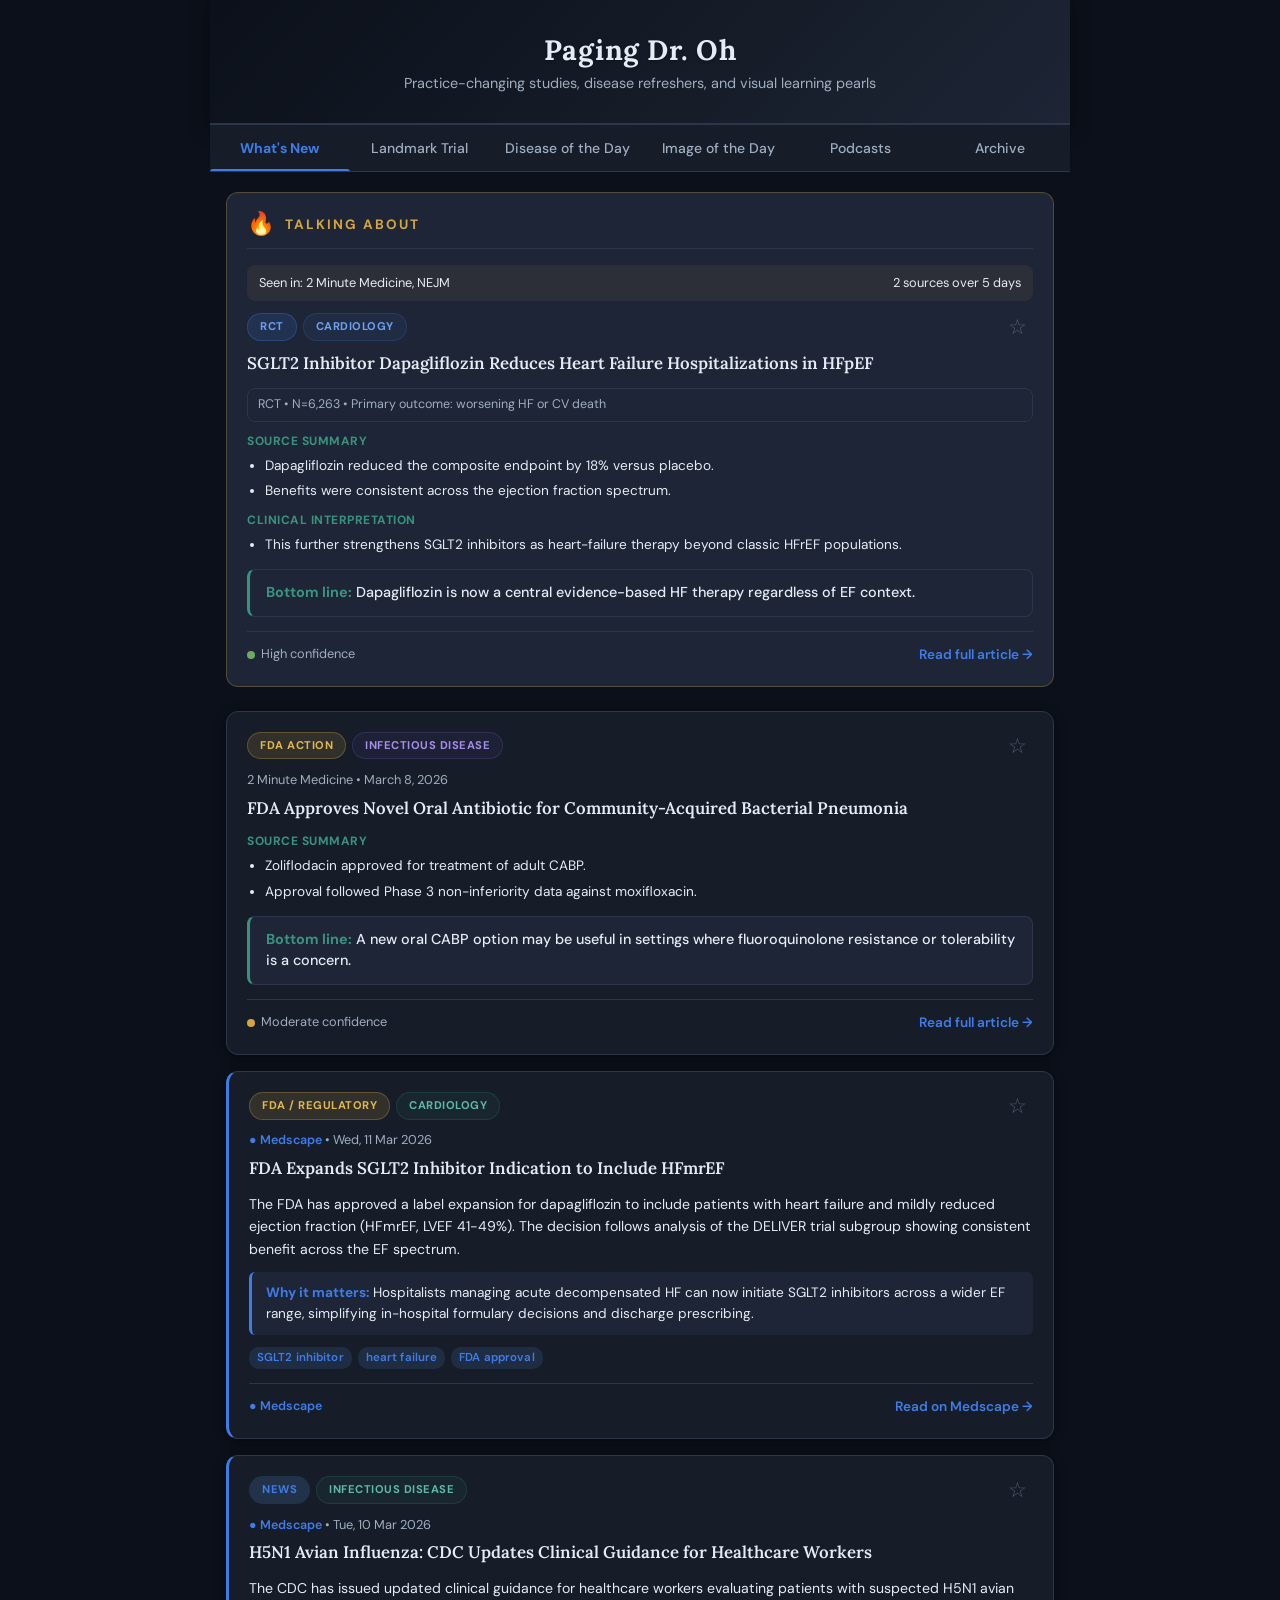
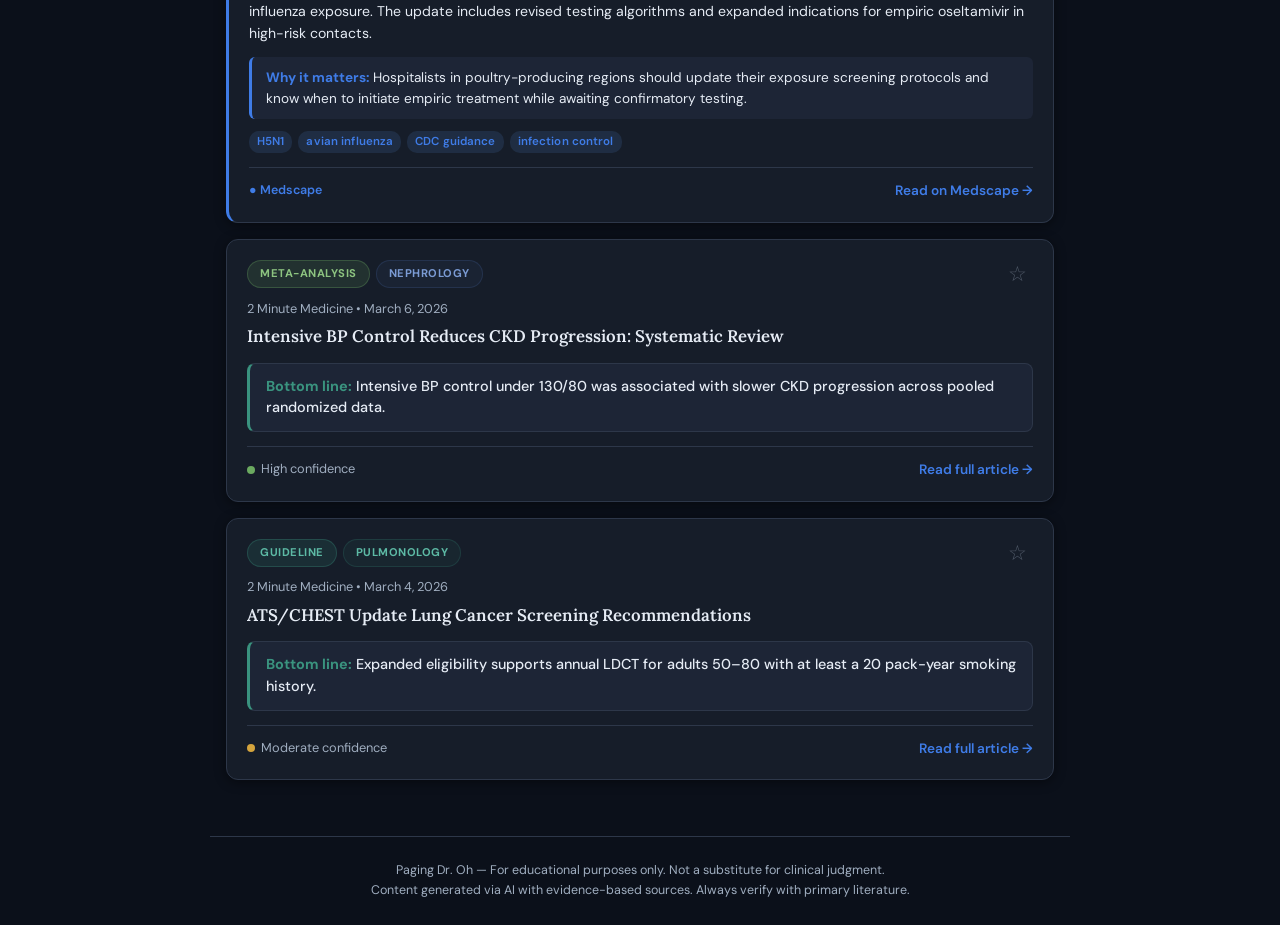
==== commit 195edb2e: "Add Medscape as second source for What's New tab - Add Medscape Medical News RSS feed (2700.xml) as " ====
--- a/mockup.html
+++ b/mockup.html
@@ -105,6 +105,63 @@
         </div>
       </div>
 
+      <!-- Medscape Card Example -->
+      <div class="wn-card medscape-card">
+        <div class="wn-card-header">
+          <div class="wn-tags">
+            <span class="pill pill-fda">FDA / Regulatory</span>
+            <span class="pill pill-specialty">Cardiology</span>
+          </div>
+          <div class="card-actions">
+            <button class="action-btn star" title="Star this article" data-id="ms-fda-sglt2-hf-2026">&#9734;</button>
+          </div>
+        </div>
+        <div class="wn-source"><span class="medscape-source-badge">&#9679; Medscape</span> &bull; Wed, 11 Mar 2026</div>
+        <div class="wn-title">FDA Expands SGLT2 Inhibitor Indication to Include HFmrEF</div>
+        <div class="medscape-summary">The FDA has approved a label expansion for dapagliflozin to include patients with heart failure and mildly reduced ejection fraction (HFmrEF, LVEF 41-49%). The decision follows analysis of the DELIVER trial subgroup showing consistent benefit across the EF spectrum.</div>
+        <div class="medscape-why-matters"><strong>Why it matters:</strong> Hospitalists managing acute decompensated HF can now initiate SGLT2 inhibitors across a wider EF range, simplifying in-hospital formulary decisions and discharge prescribing.</div>
+        <div class="medscape-tags">
+          <span class="medscape-tag">SGLT2 inhibitor</span>
+          <span class="medscape-tag">heart failure</span>
+          <span class="medscape-tag">FDA approval</span>
+        </div>
+        <div class="wn-footer">
+          <div class="medscape-source-badge">&#9679; Medscape</div>
+          <div class="wn-links">
+            <a href="#" class="source-link" target="_blank" rel="noopener">Read on Medscape &#8594;</a>
+          </div>
+        </div>
+      </div>
+
+      <!-- Medscape News Card Example -->
+      <div class="wn-card medscape-card">
+        <div class="wn-card-header">
+          <div class="wn-tags">
+            <span class="pill pill-medscape-news">News</span>
+            <span class="pill pill-specialty">Infectious Disease</span>
+          </div>
+          <div class="card-actions">
+            <button class="action-btn star" title="Star this article" data-id="ms-h5n1-surveillance-2026">&#9734;</button>
+          </div>
+        </div>
+        <div class="wn-source"><span class="medscape-source-badge">&#9679; Medscape</span> &bull; Tue, 10 Mar 2026</div>
+        <div class="wn-title">H5N1 Avian Influenza: CDC Updates Clinical Guidance for Healthcare Workers</div>
+        <div class="medscape-summary">The CDC has issued updated clinical guidance for healthcare workers evaluating patients with suspected H5N1 avian influenza exposure. The update includes revised testing algorithms and expanded indications for empiric oseltamivir in high-risk contacts.</div>
+        <div class="medscape-why-matters"><strong>Why it matters:</strong> Hospitalists in poultry-producing regions should update their exposure screening protocols and know when to initiate empiric treatment while awaiting confirmatory testing.</div>
+        <div class="medscape-tags">
+          <span class="medscape-tag">H5N1</span>
+          <span class="medscape-tag">avian influenza</span>
+          <span class="medscape-tag">CDC guidance</span>
+          <span class="medscape-tag">infection control</span>
+        </div>
+        <div class="wn-footer">
+          <div class="medscape-source-badge">&#9679; Medscape</div>
+          <div class="wn-links">
+            <a href="#" class="source-link" target="_blank" rel="noopener">Read on Medscape &#8594;</a>
+          </div>
+        </div>
+      </div>
+
       <div class="wn-card">
         <div class="wn-card-header">
           <div class="wn-tags">
@@ -156,7 +213,7 @@
 
     <section id="landmark" class="tab-content">
       <div class="landmark-card">
-        <div class="meta-pills">
+        <div class="wn-tags" style="margin-bottom:8px;">
           <span class="pill pill-landmark">Landmark RCT</span>
           <span class="pill pill-cardiology">Cardiology</span>
         </div>
@@ -198,7 +255,7 @@
 
     <section id="disease" class="tab-content">
       <div class="disease-header">
-        <div class="meta-pills">
+        <div class="wn-tags" style="margin-bottom:8px;">
           <span class="pill pill-cardiology">Cardiology</span>
           <span class="pill pill-core">Core Topic</span>
         </div>
@@ -259,7 +316,7 @@
       </div>
 
       <div class="calculator-card">
-        <div class="meta-pills">
+        <div class="wn-tags" style="margin-bottom:8px;">
           <span class="pill pill-meta">Calculator</span>
           <span class="pill pill-cardiology">Functional Status</span>
         </div>
@@ -275,7 +332,7 @@
       </div>
 
       <div class="guidelines-box">
-        <div class="meta-pills">
+        <div class="wn-tags" style="margin-bottom:8px;">
           <span class="pill pill-guideline">Guideline</span>
           <span class="pill pill-cardiology">Heart Failure</span>
         </div>
@@ -297,7 +354,7 @@
       </div>
 
       <div class="references">
-        <div class="meta-pills">
+        <div class="wn-tags" style="margin-bottom:8px;">
           <span class="pill pill-meta">References</span>
           <span class="pill pill-cardiology">Primary Literature</span>
         </div>
@@ -361,10 +418,10 @@
             <button class="action-btn star" title="Star" data-id="img-ecg-042">&#9734;</button>
           </div>
         </div>
+        <div class="wn-title">ECG of the Day</div>
         <div class="wn-source">LITFL &bull; March 11, 2026</div>
-        <div class="wn-title">ECG of the Day</div>
+        <div class="image-card-img" style="background:var(--surface-alt); height:120px; display:flex; align-items:center; justify-content:center; color:var(--text-muted); border-radius:var(--radius-sm); margin-bottom:14px; border:1px solid var(--border);">ECG image placeholder</div>
         <div class="wn-study-meta">A 65-year-old man presents to the emergency department with acute onset chest pain radiating to his left arm. He has a history of hypertension and type 2 diabetes. The following ECG is obtained on arrival.</div>
-        <div class="image-card-img" style="background:var(--surface-alt); height:120px; display:flex; align-items:center; justify-content:center; color:var(--text-muted); border-radius:var(--radius-sm); margin-bottom:14px; border:1px solid var(--border);">ECG image placeholder</div>
         <div class="wn-section-label">Key Questions</div>
         <ul class="wn-bullets">
           <li>What is the rate and rhythm?</li>
@@ -397,10 +454,10 @@
             <button class="action-btn star" title="Star" data-id="img-cxr-015">&#9734;</button>
           </div>
         </div>
+        <div class="wn-title">CXR of the Day</div>
         <div class="wn-source">LITFL &bull; March 11, 2026</div>
-        <div class="wn-title">CXR of the Day</div>
+        <div class="image-card-img" style="background:var(--surface-alt); height:120px; display:flex; align-items:center; justify-content:center; color:var(--text-muted); border-radius:var(--radius-sm); margin-bottom:14px; border:1px solid var(--border);">CXR image placeholder</div>
         <div class="wn-study-meta">A 45-year-old woman presents with progressive shortness of breath over three weeks. She has no significant past medical history. A PA chest radiograph is obtained.</div>
-        <div class="image-card-img" style="background:var(--surface-alt); height:120px; display:flex; align-items:center; justify-content:center; color:var(--text-muted); border-radius:var(--radius-sm); margin-bottom:14px; border:1px solid var(--border);">CXR image placeholder</div>
         <div class="wn-section-label">Key Questions</div>
         <ul class="wn-bullets">
           <li>What are the key findings?</li>
@@ -433,10 +490,10 @@
             <button class="action-btn star" title="Star" data-id="img-ct-007">&#9734;</button>
           </div>
         </div>
+        <div class="wn-title">CT of the Day</div>
         <div class="wn-source">LITFL &bull; March 11, 2026</div>
-        <div class="wn-title">CT of the Day</div>
+        <div class="image-card-img" style="background:var(--surface-alt); height:120px; display:flex; align-items:center; justify-content:center; color:var(--text-muted); border-radius:var(--radius-sm); margin-bottom:14px; border:1px solid var(--border);">CT image placeholder</div>
         <div class="wn-study-meta">A 72-year-old man with sudden onset abdominal pain. CT abdomen with IV contrast is performed.</div>
-        <div class="image-card-img" style="background:var(--surface-alt); height:120px; display:flex; align-items:center; justify-content:center; color:var(--text-muted); border-radius:var(--radius-sm); margin-bottom:14px; border:1px solid var(--border);">CT image placeholder</div>
         <div class="wn-section-label">Key Questions</div>
         <ul class="wn-bullets">
           <li>What organ system is primarily affected?</li>
@@ -503,13 +560,14 @@
     </section>
 
     <section id="podcasts" class="tab-content">
-      <h3 class="section-title" style="margin-top:0;">Internal Medicine Podcasts</h3>
+      <h3 class="section-title" style="margin-top:0;">Podcasts</h3>
+      <p style="color:var(--text-muted,var(--gray)); font-size:0.85rem; margin-bottom:16px;">Latest episodes from high-yield internal medicine podcasts</p>
       <div class="podcast-grid">
 
         <div class="podcast-card">
-          <div class="meta-pills">
+          <div class="wn-tags" style="margin-bottom:8px;">
             <span class="pill pill-podcast">Podcast</span>
-            <span class="pill pill-core">5 Pearls</span>
+            <span class="pill pill-specialty">5 Pearls</span>
           </div>
           <div class="podcast-card-top">
             <div class="podcast-artwork podcast-artwork-placeholder">C</div>
@@ -526,9 +584,9 @@
         </div>
 
         <div class="podcast-card">
-          <div class="meta-pills">
+          <div class="wn-tags" style="margin-bottom:8px;">
             <span class="pill pill-podcast">Podcast</span>
-            <span class="pill pill-core">Deep Dive</span>
+            <span class="pill pill-specialty">Deep Dive</span>
           </div>
           <div class="podcast-card-top">
             <div class="podcast-artwork podcast-artwork-placeholder">T</div>
@@ -545,9 +603,9 @@
         </div>
 
         <div class="podcast-card">
-          <div class="meta-pills">
+          <div class="wn-tags" style="margin-bottom:8px;">
             <span class="pill pill-podcast">Podcast</span>
-            <span class="pill pill-id">Clinical Reasoning</span>
+            <span class="pill pill-specialty">Clinical Reasoning</span>
           </div>
           <div class="podcast-card-top">
             <div class="podcast-artwork podcast-artwork-placeholder">C</div>
@@ -564,9 +622,9 @@
         </div>
 
         <div class="podcast-card">
-          <div class="meta-pills">
+          <div class="wn-tags" style="margin-bottom:8px;">
             <span class="pill pill-podcast">Podcast</span>
-            <span class="pill pill-core">Board Review</span>
+            <span class="pill pill-specialty">Board Review</span>
           </div>
           <div class="podcast-card-top">
             <div class="podcast-artwork podcast-artwork-placeholder">H</div>
--- a/styles.css
+++ b/styles.css
@@ -1049,6 +1049,79 @@
 .wn-secondary-link:hover { color: var(--blue-1); opacity: 1; }
 
 
+
+/* ----------------------------------------------------------
+   7b. MEDSCAPE CARDS (What's New — Medscape source)
+   ---------------------------------------------------------- */
+
+.medscape-card {
+  border-left: 3px solid var(--blue-1) !important;
+}
+
+.medscape-summary {
+  font-size: 0.88rem;
+  line-height: 1.6;
+  color: var(--text);
+  margin: 8px 0 12px;
+  padding: 0;
+}
+
+.medscape-why-matters {
+  background: var(--surface-alt, var(--surface));
+  border-left: 3px solid var(--blue-1);
+  border-radius: 6px;
+  padding: 10px 14px;
+  margin: 10px 0 12px;
+  font-size: 0.85rem;
+  line-height: 1.55;
+  color: var(--text);
+}
+
+.medscape-why-matters strong {
+  color: var(--blue-1);
+  font-weight: 700;
+}
+
+.medscape-tags {
+  display: flex;
+  flex-wrap: wrap;
+  gap: 6px;
+  margin: 8px 0 12px;
+}
+
+.medscape-tag {
+  display: inline-block;
+  font-size: 0.72rem;
+  font-weight: 600;
+  padding: 2px 8px;
+  border-radius: 10px;
+  background: rgba(96, 165, 250, 0.12);
+  color: var(--blue-1);
+  letter-spacing: 0.01em;
+}
+
+.medscape-source-badge {
+  font-size: 0.78rem;
+  font-weight: 600;
+  color: var(--blue-1);
+}
+
+/* Medscape article-type pills */
+.pill-medscape-news {
+  background: rgba(96, 165, 250, 0.15);
+  color: var(--blue-1);
+}
+
+.pill-medscape-conf {
+  background: rgba(167, 139, 250, 0.15);
+  color: #a78bfa;
+}
+
+.pill-medscape-clinical {
+  background: rgba(52, 211, 153, 0.15);
+  color: #34d399;
+}
+
 /* ==========================================================
    8. LANDMARK STUDY
    ========================================================== */
